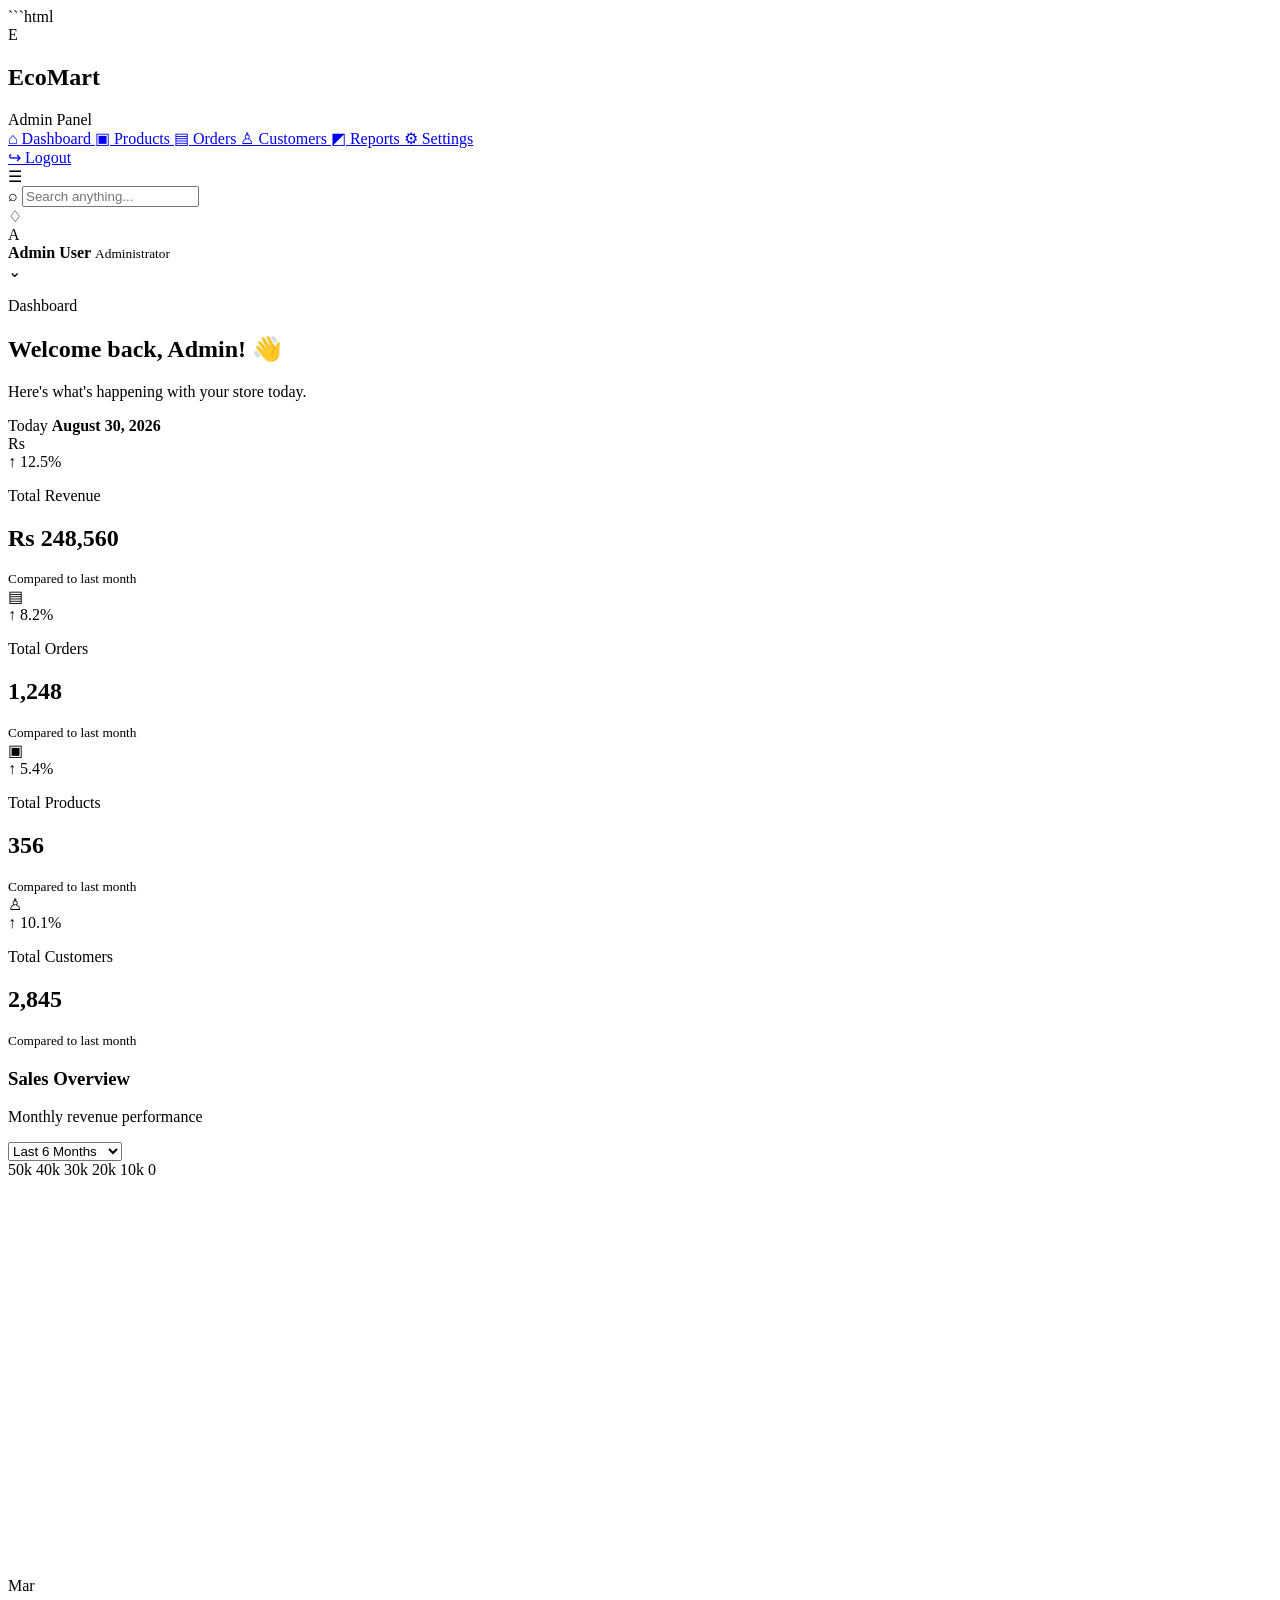
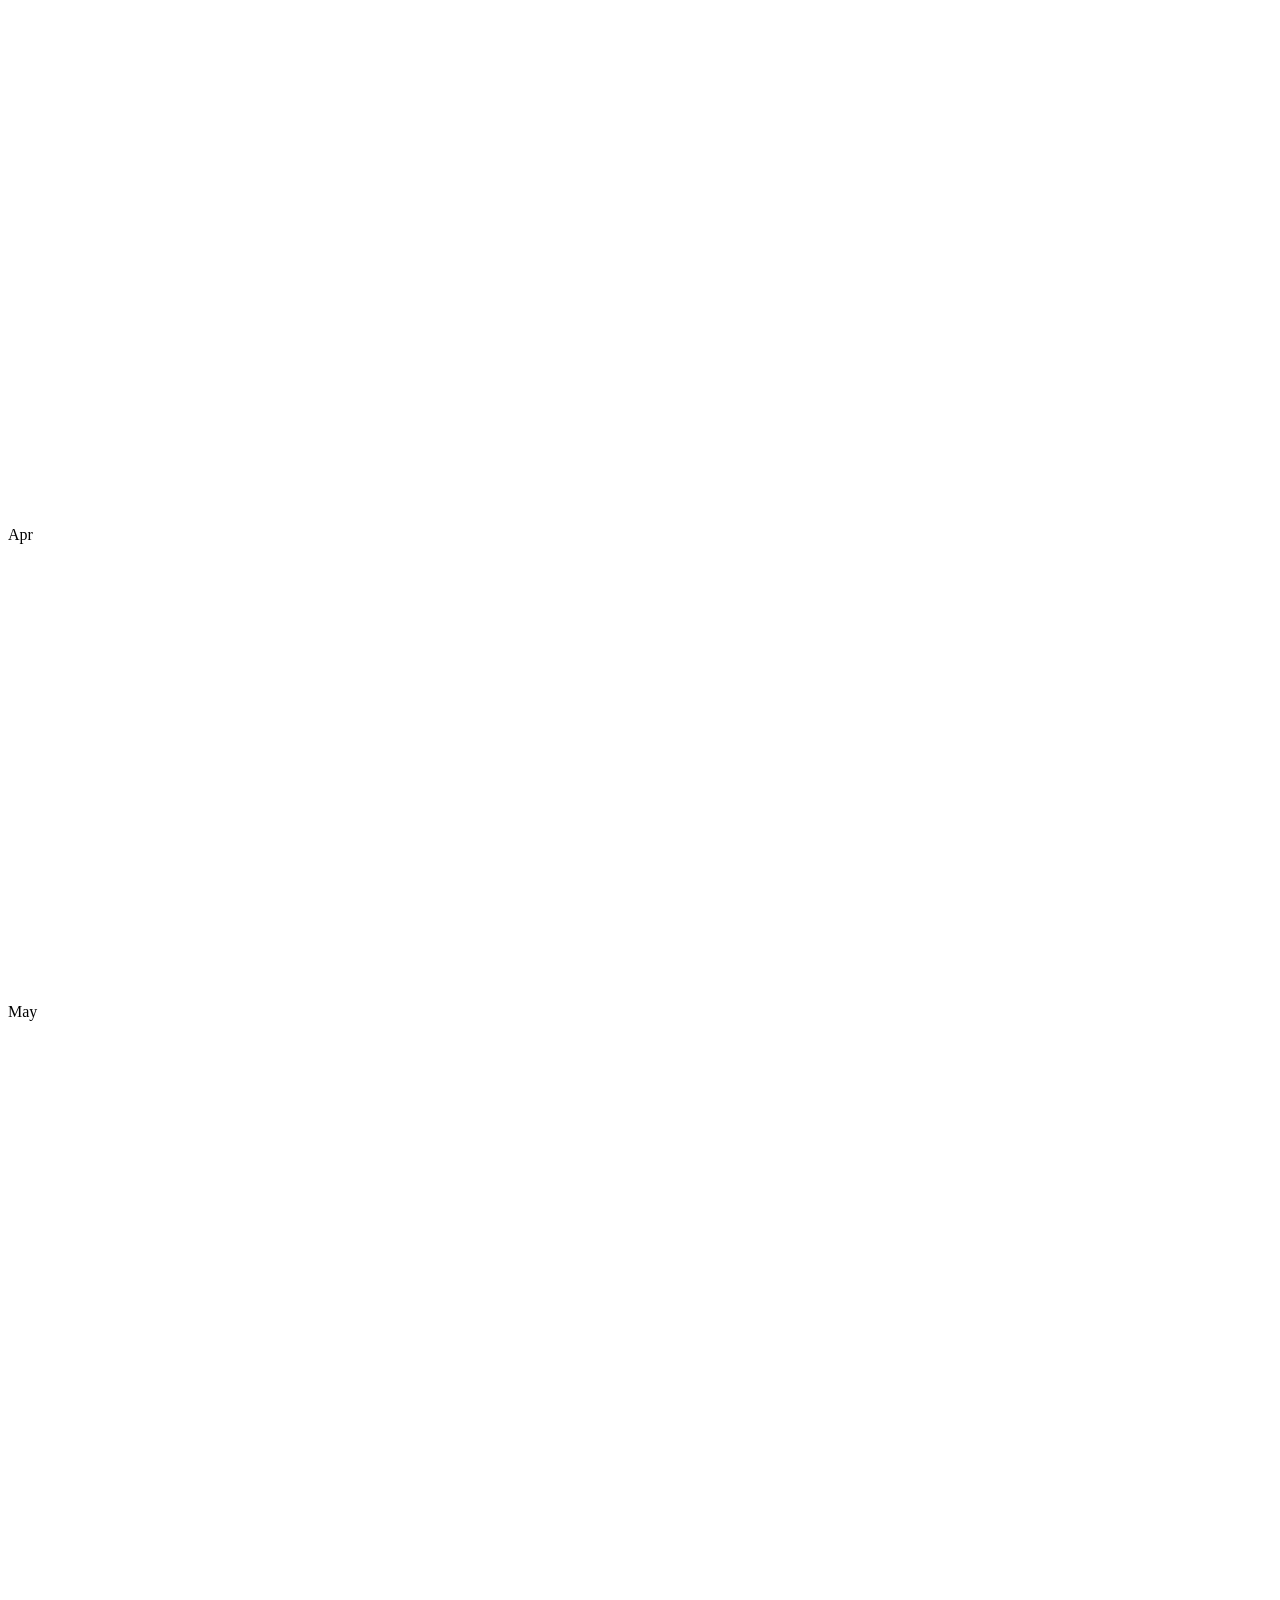
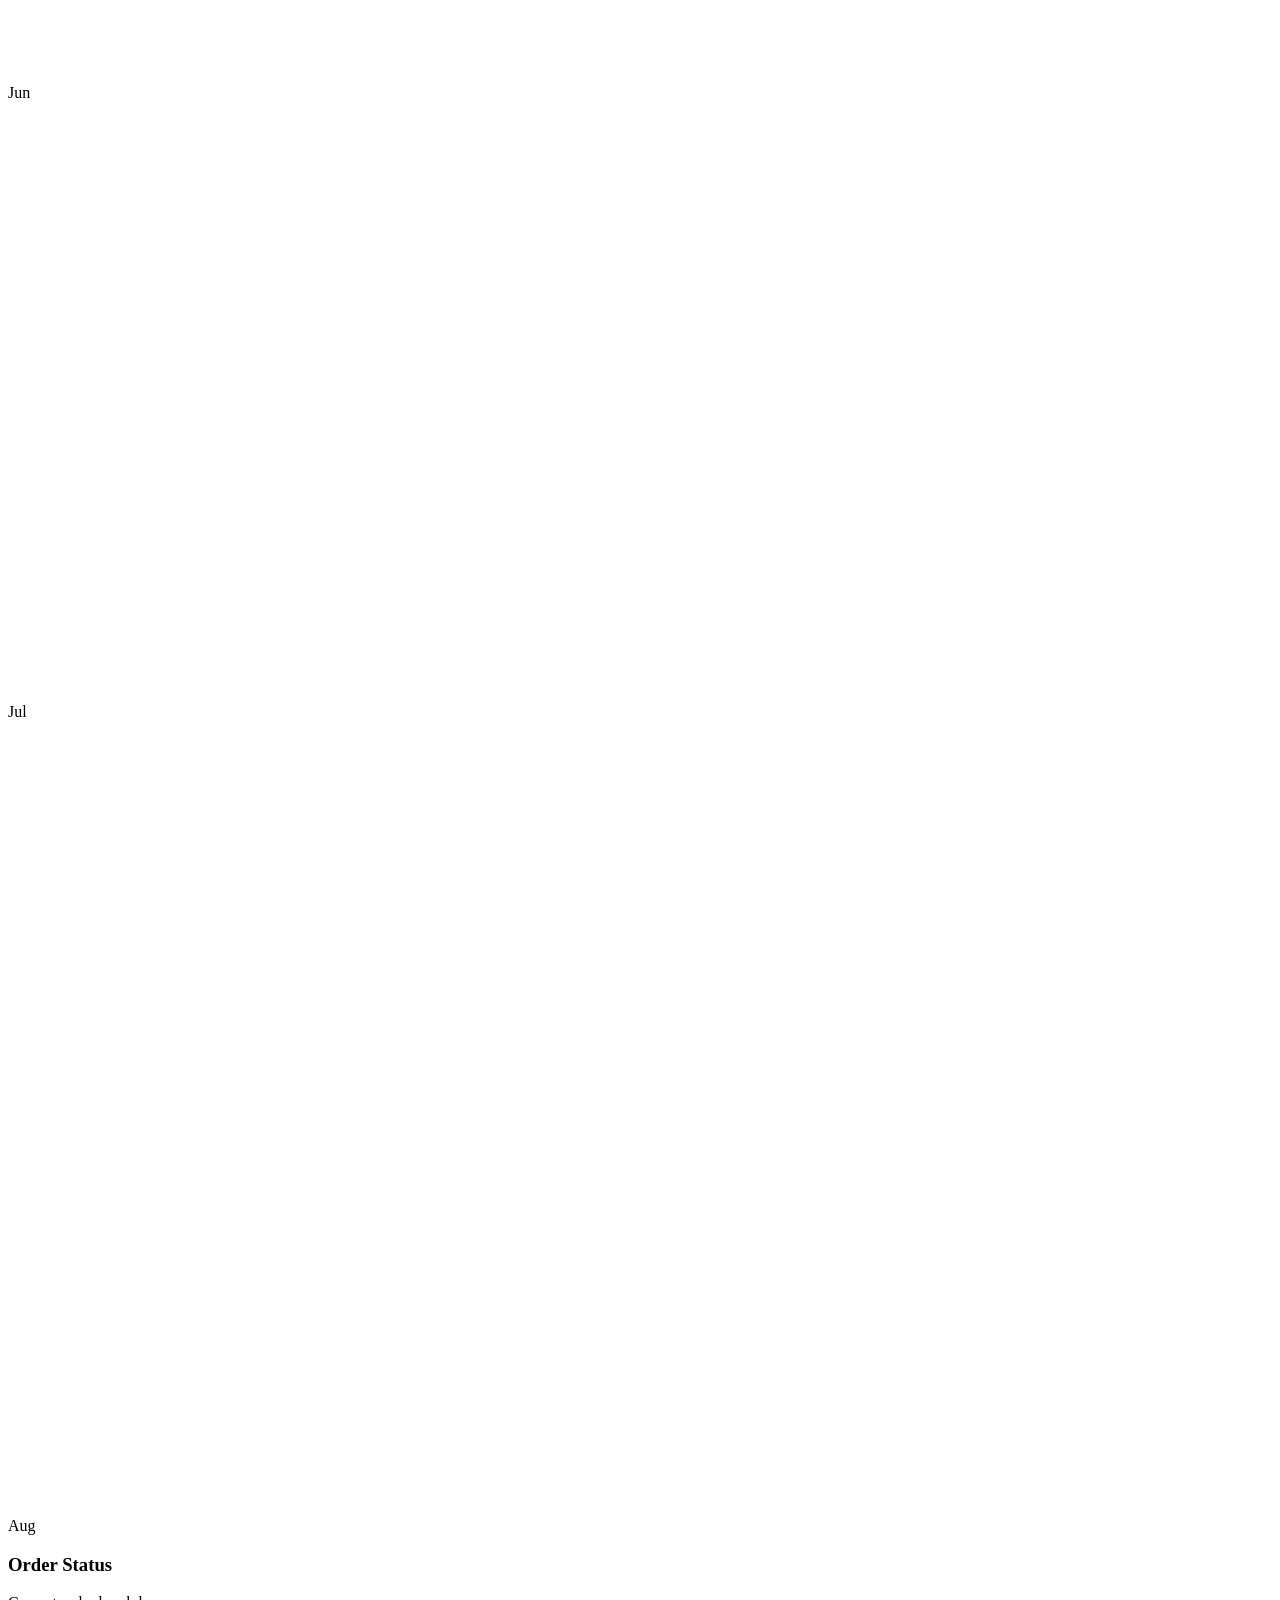
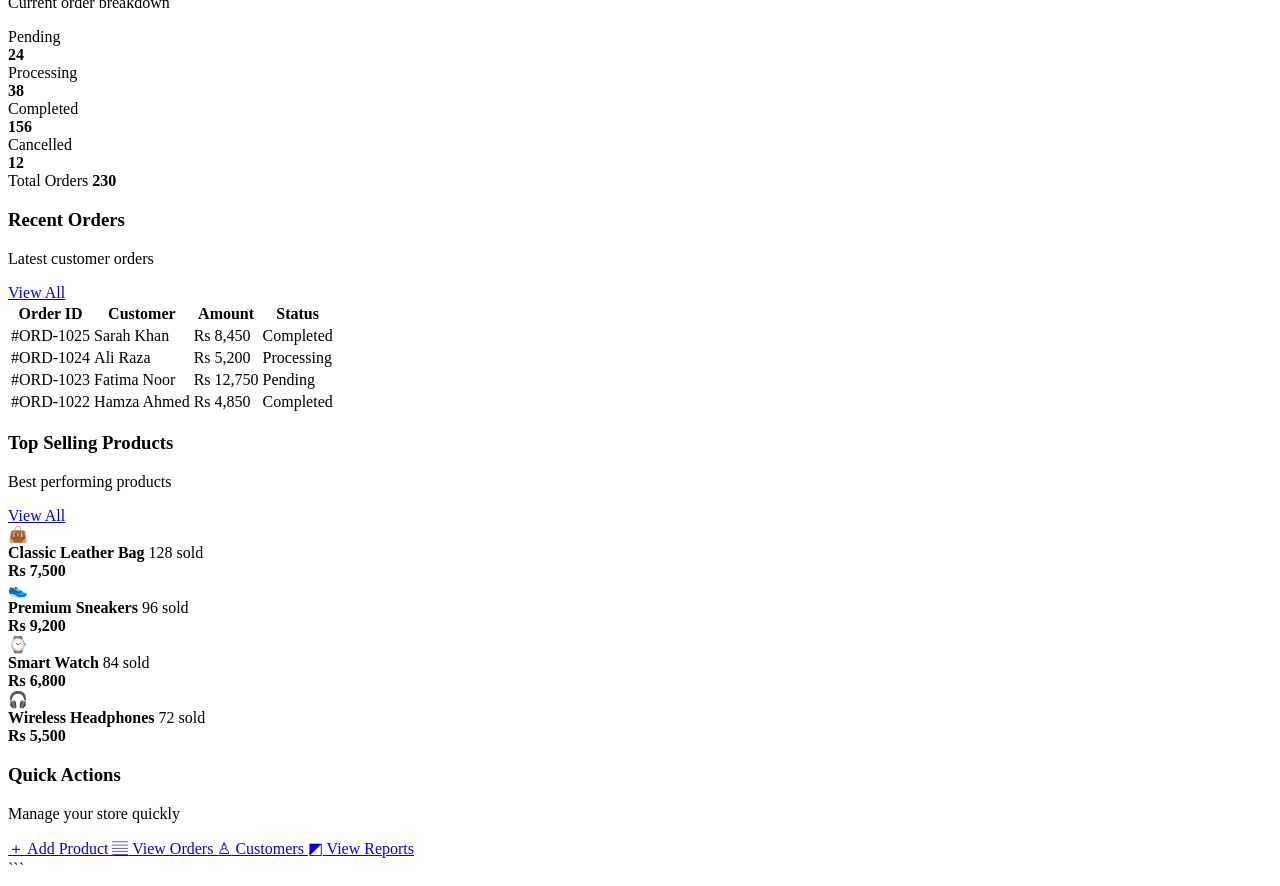
==== index.html @ e3f19f2d "Create index.html" ====
```html
<!DOCTYPE html>
<html lang="en">

<head>
    <meta charset="UTF-8">
    <meta name="viewport" content="width=device-width, initial-scale=1.0">

    <title>E-Commerce Admin Dashboard</title>

    <!-- CSS File -->
    <link rel="stylesheet" href="css/style.css">
</head>

<body>

    <!-- ================= SIDEBAR ================= -->
    <aside class="sidebar">

        <div class="logo">
            <div class="logo-icon">E</div>
            <div>
                <h2>EcoMart</h2>
                <span>Admin Panel</span>
            </div>
        </div>

        <nav class="sidebar-nav">

            <a href="index.html" class="nav-link active">
                <span class="nav-icon">⌂</span>
                <span>Dashboard</span>
            </a>

            <a href="products.html" class="nav-link">
                <span class="nav-icon">▣</span>
                <span>Products</span>
            </a>

            <a href="orders.html" class="nav-link">
                <span class="nav-icon">▤</span>
                <span>Orders</span>
            </a>

            <a href="customers.html" class="nav-link">
                <span class="nav-icon">♙</span>
                <span>Customers</span>
            </a>

            <a href="reports.html" class="nav-link">
                <span class="nav-icon">◩</span>
                <span>Reports</span>
            </a>

            <a href="settings.html" class="nav-link">
                <span class="nav-icon">⚙</span>
                <span>Settings</span>
            </a>

        </nav>

        <a href="#" class="nav-link logout">
            <span class="nav-icon">↪</span>
            <span>Logout</span>
        </a>

    </aside>


    <!-- ================= MAIN CONTENT ================= -->
    <main class="main-content">

        <!-- ================= TOP NAVBAR ================= -->
        <header class="topbar">

            <div class="mobile-menu">
                ☰
            </div>

            <div class="search-box">
                <span>⌕</span>
                <input type="text" placeholder="Search anything...">
            </div>

            <div class="topbar-right">

                <!-- Notification -->
                <div class="notification">
                    <span class="notification-icon">♢</span>
                    <span class="notification-dot"></span>
                </div>

                <!-- Admin Profile -->
                <div class="admin-profile">

                    <div class="profile-avatar">
                        A
                    </div>

                    <div class="profile-info">
                        <strong>Admin User</strong>
                        <small>Administrator</small>
                    </div>

                    <span class="dropdown-icon">⌄</span>

                </div>

            </div>

        </header>


        <!-- ================= DASHBOARD CONTENT ================= -->
        <section class="dashboard-content">

            <!-- Welcome Section -->
            <div class="welcome-section">

                <div>
                    <p class="page-label">Dashboard</p>

                    <h1>Welcome back, Admin! 👋</h1>

                    <p>
                        Here's what's happening with your store today.
                    </p>
                </div>

                <div class="welcome-date">
                    <span>Today</span>
                    <strong>August 30, 2026</strong>
                </div>

            </div>


            <!-- ================= STAT CARDS ================= -->
            <div class="stats-grid">

                <!-- Revenue -->
                <div class="stat-card">

                    <div class="stat-top">
                        <div class="stat-icon revenue-icon">Rs</div>

                        <span class="growth positive">
                            ↑ 12.5%
                        </span>
                    </div>

                    <p>Total Revenue</p>

                    <h2>Rs 248,560</h2>

                    <small>Compared to last month</small>

                </div>


                <!-- Orders -->
                <div class="stat-card">

                    <div class="stat-top">
                        <div class="stat-icon orders-icon">▤</div>

                        <span class="growth positive">
                            ↑ 8.2%
                        </span>
                    </div>

                    <p>Total Orders</p>

                    <h2>1,248</h2>

                    <small>Compared to last month</small>

                </div>


                <!-- Products -->
                <div class="stat-card">

                    <div class="stat-top">
                        <div class="stat-icon products-icon">▣</div>

                        <span class="growth positive">
                            ↑ 5.4%
                        </span>
                    </div>

                    <p>Total Products</p>

                    <h2>356</h2>

                    <small>Compared to last month</small>

                </div>


                <!-- Customers -->
                <div class="stat-card">

                    <div class="stat-top">
                        <div class="stat-icon customers-icon">♙</div>

                        <span class="growth positive">
                            ↑ 10.1%
                        </span>
                    </div>

                    <p>Total Customers</p>

                    <h2>2,845</h2>

                    <small>Compared to last month</small>

                </div>

            </div>


            <!-- ================= MIDDLE SECTION ================= -->
            <div class="dashboard-grid">

                <!-- Sales Overview -->
                <div class="dashboard-card sales-card">

                    <div class="card-header">

                        <div>
                            <h3>Sales Overview</h3>
                            <p>Monthly revenue performance</p>
                        </div>

                        <select>
                            <option>Last 6 Months</option>
                            <option>Last 12 Months</option>
                            <option>This Year</option>
                        </select>

                    </div>


                    <!-- CSS Chart -->
                    <div class="chart">

                        <div class="chart-values">
                            <span>50k</span>
                            <span>40k</span>
                            <span>30k</span>
                            <span>20k</span>
                            <span>10k</span>
                            <span>0</span>
                        </div>

                        <div class="chart-area">

                            <div class="chart-bars">

                                <div class="bar-wrapper">
                                    <div class="bar" style="height: 45%;"></div>
                                    <span>Mar</span>
                                </div>

                                <div class="bar-wrapper">
                                    <div class="bar" style="height: 60%;"></div>
                                    <span>Apr</span>
                                </div>

                                <div class="bar-wrapper">
                                    <div class="bar" style="height: 52%;"></div>
                                    <span>May</span>
                                </div>

                                <div class="bar-wrapper">
                                    <div class="bar" style="height: 75%;"></div>
                                    <span>Jun</span>
                                </div>

                                <div class="bar-wrapper">
                                    <div class="bar" style="height: 68%;"></div>
                                    <span>Jul</span>
                                </div>

                                <div class="bar-wrapper">
                                    <div class="bar" style="height: 90%;"></div>
                                    <span>Aug</span>
                                </div>

                            </div>

                        </div>

                    </div>

                </div>


                <!-- Order Status -->
                <div class="dashboard-card order-status-card">

                    <div class="card-header">

                        <div>
                            <h3>Order Status</h3>
                            <p>Current order breakdown</p>
                        </div>

                    </div>

                    <div class="status-list">

                        <div class="status-item">
                            <div>
                                <span class="status-dot pending"></span>
                                Pending
                            </div>
                            <strong>24</strong>
                        </div>

                        <div class="status-item">
                            <div>
                                <span class="status-dot processing"></span>
                                Processing
                            </div>
                            <strong>38</strong>
                        </div>

                        <div class="status-item">
                            <div>
                                <span class="status-dot completed"></span>
                                Completed
                            </div>
                            <strong>156</strong>
                        </div>

                        <div class="status-item">
                            <div>
                                <span class="status-dot cancelled"></span>
                                Cancelled
                            </div>
                            <strong>12</strong>
                        </div>

                    </div>

                    <div class="total-orders">
                        <span>Total Orders</span>
                        <strong>230</strong>
                    </div>

                </div>

            </div>


            <!-- ================= BOTTOM SECTION ================= -->
            <div class="bottom-grid">


                <!-- Recent Orders -->
                <div class="dashboard-card recent-orders">

                    <div class="card-header">

                        <div>
                            <h3>Recent Orders</h3>
                            <p>Latest customer orders</p>
                        </div>

                        <a href="orders.html" class="view-all">
                            View All
                        </a>

                    </div>


                    <div class="table-wrapper">

                        <table>

                            <thead>
                                <tr>
                                    <th>Order ID</th>
                                    <th>Customer</th>
                                    <th>Amount</th>
                                    <th>Status</th>
                                </tr>
                            </thead>

                            <tbody>

                                <tr>
                                    <td>#ORD-1025</td>
                                    <td>Sarah Khan</td>
                                    <td>Rs 8,450</td>
                                    <td>
                                        <span class="badge completed">
                                            Completed
                                        </span>
                                    </td>
                                </tr>

                                <tr>
                                    <td>#ORD-1024</td>
                                    <td>Ali Raza</td>
                                    <td>Rs 5,200</td>
                                    <td>
                                        <span class="badge processing">
                                            Processing
                                        </span>
                                    </td>
                                </tr>

                                <tr>
                                    <td>#ORD-1023</td>
                                    <td>Fatima Noor</td>
                                    <td>Rs 12,750</td>
                                    <td>
                                        <span class="badge pending">
                                            Pending
                                        </span>
                                    </td>
                                </tr>

                                <tr>
                                    <td>#ORD-1022</td>
                                    <td>Hamza Ahmed</td>
                                    <td>Rs 4,850</td>
                                    <td>
                                        <span class="badge completed">
                                            Completed
                                        </span>
                                    </td>
                                </tr>

                            </tbody>

                        </table>

                    </div>

                </div>


                <!-- Top Selling Products -->
                <div class="dashboard-card top-products">

                    <div class="card-header">

                        <div>
                            <h3>Top Selling Products</h3>
                            <p>Best performing products</p>
                        </div>

                        <a href="products.html" class="view-all">
                            View All
                        </a>

                    </div>


                    <div class="product-list">

                        <div class="product-item">

                            <div class="product-image">
                                👜
                            </div>

                            <div class="product-details">
                                <strong>Classic Leather Bag</strong>
                                <span>128 sold</span>
                            </div>

                            <strong>Rs 7,500</strong>

                        </div>


                        <div class="product-item">

                            <div class="product-image">
                                👟
                            </div>

                            <div class="product-details">
                                <strong>Premium Sneakers</strong>
                                <span>96 sold</span>
                            </div>

                            <strong>Rs 9,200</strong>

                        </div>


                        <div class="product-item">

                            <div class="product-image">
                                ⌚
                            </div>

                            <div class="product-details">
                                <strong>Smart Watch</strong>
                                <span>84 sold</span>
                            </div>

                            <strong>Rs 6,800</strong>

                        </div>


                        <div class="product-item">

                            <div class="product-image">
                                🎧
                            </div>

                            <div class="product-details">
                                <strong>Wireless Headphones</strong>
                                <span>72 sold</span>
                            </div>

                            <strong>Rs 5,500</strong>

                        </div>

                    </div>

                </div>

            </div>


            <!-- ================= QUICK ACTIONS ================= -->
            <div class="dashboard-card quick-actions">

                <div class="card-header">

                    <div>
                        <h3>Quick Actions</h3>
                        <p>Manage your store quickly</p>
                    </div>

                </div>

                <div class="action-buttons">

                    <a href="products.html" class="action-btn">
                        <span>＋</span>
                        Add Product
                    </a>

                    <a href="orders.html" class="action-btn">
                        <span>▤</span>
                        View Orders
                    </a>

                    <a href="customers.html" class="action-btn">
                        <span>♙</span>
                        Customers
                    </a>

                    <a href="reports.html" class="action-btn">
                        <span>◩</span>
                        View Reports
                    </a>

                </div>

            </div>

        </section>

    </main>

</body>

</html>
```
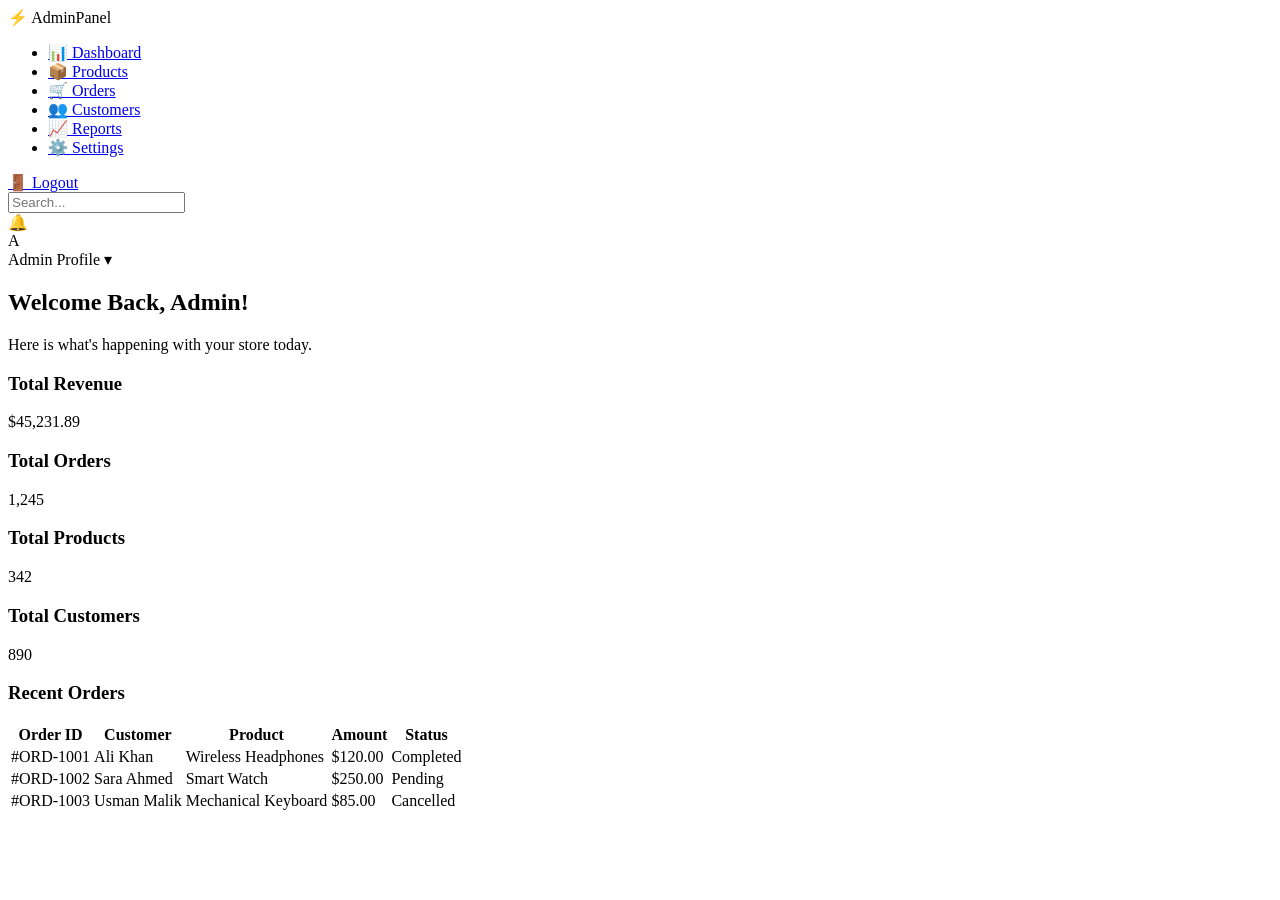
==== commit 4749c6d0: "Create index.html" ====
--- a/index.html
+++ b/index.html
@@ -1,581 +1,106 @@
-```html
 <!DOCTYPE html>
 <html lang="en">
-
 <head>
     <meta charset="UTF-8">
     <meta name="viewport" content="width=device-width, initial-scale=1.0">
-
     <title>E-Commerce Admin Dashboard</title>
-
-    <!-- CSS File -->
     <link rel="stylesheet" href="css/style.css">
 </head>
-
 <body>
 
-    <!-- ================= SIDEBAR ================= -->
-    <aside class="sidebar">
+    <div class="sidebar">
+        <div class="logo">⚡ <span>AdminPanel</span></div>
+        <ul class="nav-links">
+            <li class="active"><a href="index.html">📊 <span>Dashboard</span></a></li>
+            <li><a href="products.html">📦 <span>Products</span></a></li>
+            <li><a href="orders.html">🛒 <span>Orders</span></a></li>
+            <li><a href="customers.html">👥 <span>Customers</span></a></li>
+            <li><a href="reports.html">📈 <span>Reports</span></a></li>
+            <li><a href="settings.html">⚙️ <span>Settings</span></a></li>
+        </ul>
+        <div class="logout-container">
+            <a href="#" class="logout-link">🚪 <span>Logout</span></a>
+        </div>
+    </div>
 
-        <div class="logo">
-            <div class="logo-icon">E</div>
-            <div>
-                <h2>EcoMart</h2>
-                <span>Admin Panel</span>
+    <div class="main-wrapper">
+        
+        <header class="top-navbar">
+            <div class="search-bar">
+                <input type="text" placeholder="Search...">
             </div>
-        </div>
+            <div class="user-profile">
+                <span>🔔</span>
+                <div class="profile-img">A</div>
+                <span>Admin Profile ▾</span>
+            </div>
+        </header>
 
-        <nav class="sidebar-nav">
-
-            <a href="index.html" class="nav-link active">
-                <span class="nav-icon">⌂</span>
-                <span>Dashboard</span>
-            </a>
-
-            <a href="products.html" class="nav-link">
-                <span class="nav-icon">▣</span>
-                <span>Products</span>
-            </a>
-
-            <a href="orders.html" class="nav-link">
-                <span class="nav-icon">▤</span>
-                <span>Orders</span>
-            </a>
-
-            <a href="customers.html" class="nav-link">
-                <span class="nav-icon">♙</span>
-                <span>Customers</span>
-            </a>
-
-            <a href="reports.html" class="nav-link">
-                <span class="nav-icon">◩</span>
-                <span>Reports</span>
-            </a>
-
-            <a href="settings.html" class="nav-link">
-                <span class="nav-icon">⚙</span>
-                <span>Settings</span>
-            </a>
-
-        </nav>
-
-        <a href="#" class="nav-link logout">
-            <span class="nav-icon">↪</span>
-            <span>Logout</span>
-        </a>
-
-    </aside>
-
-
-    <!-- ================= MAIN CONTENT ================= -->
-    <main class="main-content">
-
-        <!-- ================= TOP NAVBAR ================= -->
-        <header class="topbar">
-
-            <div class="mobile-menu">
-                ☰
+        <main class="content">
+            <div class="welcome-sec">
+                <h2>Welcome Back, Admin!</h2>
+                <p style="color: var(--text-light);">Here is what's happening with your store today.</p>
             </div>
 
-            <div class="search-box">
-                <span>⌕</span>
-                <input type="text" placeholder="Search anything...">
+            <div class="cards-grid">
+                <div class="card">
+                    <h3>Total Revenue</h3>
+                    <div class="value">$45,231.89</div>
+                </div>
+                <div class="card">
+                    <h3>Total Orders</h3>
+                    <div class="value">1,245</div>
+                </div>
+                <div class="card">
+                    <h3>Total Products</h3>
+                    <div class="value">342</div>
+                </div>
+                <div class="card">
+                    <h3>Total Customers</h3>
+                    <div class="value">890</div>
+                </div>
             </div>
 
-            <div class="topbar-right">
-
-                <!-- Notification -->
-                <div class="notification">
-                    <span class="notification-icon">♢</span>
-                    <span class="notification-dot"></span>
-                </div>
-
-                <!-- Admin Profile -->
-                <div class="admin-profile">
-
-                    <div class="profile-avatar">
-                        A
-                    </div>
-
-                    <div class="profile-info">
-                        <strong>Admin User</strong>
-                        <small>Administrator</small>
-                    </div>
-
-                    <span class="dropdown-icon">⌄</span>
-
-                </div>
-
+            <div class="table-container">
+                <h3>Recent Orders</h3>
+                <table>
+                    <thead>
+                        <tr>
+                            <th>Order ID</th>
+                            <th>Customer</th>
+                            <th>Product</th>
+                            <th>Amount</th>
+                            <th>Status</th>
+                        </tr>
+                    </thead>
+                    <tbody>
+                        <tr>
+                            <td>#ORD-1001</td>
+                            <td>Ali Khan</td>
+                            <td>Wireless Headphones</td>
+                            <td>$120.00</td>
+                            <td><span class="badge success">Completed</span></td>
+                        </tr>
+                        <tr>
+                            <td>#ORD-1002</td>
+                            <td>Sara Ahmed</td>
+                            <td>Smart Watch</td>
+                            <td>$250.00</td>
+                            <td><span class="badge warning">Pending</span></td>
+                        </tr>
+                        <tr>
+                            <td>#ORD-1003</td>
+                            <td>Usman Malik</td>
+                            <td>Mechanical Keyboard</td>
+                            <td>$85.00</td>
+                            <td><span class="badge danger">Cancelled</span></td>
+                        </tr>
+                    </tbody>
+                </table>
             </div>
 
-        </header>
-
-
-        <!-- ================= DASHBOARD CONTENT ================= -->
-        <section class="dashboard-content">
-
-            <!-- Welcome Section -->
-            <div class="welcome-section">
-
-                <div>
-                    <p class="page-label">Dashboard</p>
-
-                    <h1>Welcome back, Admin! 👋</h1>
-
-                    <p>
-                        Here's what's happening with your store today.
-                    </p>
-                </div>
-
-                <div class="welcome-date">
-                    <span>Today</span>
-                    <strong>August 30, 2026</strong>
-                </div>
-
-            </div>
-
-
-            <!-- ================= STAT CARDS ================= -->
-            <div class="stats-grid">
-
-                <!-- Revenue -->
-                <div class="stat-card">
-
-                    <div class="stat-top">
-                        <div class="stat-icon revenue-icon">Rs</div>
-
-                        <span class="growth positive">
-                            ↑ 12.5%
-                        </span>
-                    </div>
-
-                    <p>Total Revenue</p>
-
-                    <h2>Rs 248,560</h2>
-
-                    <small>Compared to last month</small>
-
-                </div>
-
-
-                <!-- Orders -->
-                <div class="stat-card">
-
-                    <div class="stat-top">
-                        <div class="stat-icon orders-icon">▤</div>
-
-                        <span class="growth positive">
-                            ↑ 8.2%
-                        </span>
-                    </div>
-
-                    <p>Total Orders</p>
-
-                    <h2>1,248</h2>
-
-                    <small>Compared to last month</small>
-
-                </div>
-
-
-                <!-- Products -->
-                <div class="stat-card">
-
-                    <div class="stat-top">
-                        <div class="stat-icon products-icon">▣</div>
-
-                        <span class="growth positive">
-                            ↑ 5.4%
-                        </span>
-                    </div>
-
-                    <p>Total Products</p>
-
-                    <h2>356</h2>
-
-                    <small>Compared to last month</small>
-
-                </div>
-
-
-                <!-- Customers -->
-                <div class="stat-card">
-
-                    <div class="stat-top">
-                        <div class="stat-icon customers-icon">♙</div>
-
-                        <span class="growth positive">
-                            ↑ 10.1%
-                        </span>
-                    </div>
-
-                    <p>Total Customers</p>
-
-                    <h2>2,845</h2>
-
-                    <small>Compared to last month</small>
-
-                </div>
-
-            </div>
-
-
-            <!-- ================= MIDDLE SECTION ================= -->
-            <div class="dashboard-grid">
-
-                <!-- Sales Overview -->
-                <div class="dashboard-card sales-card">
-
-                    <div class="card-header">
-
-                        <div>
-                            <h3>Sales Overview</h3>
-                            <p>Monthly revenue performance</p>
-                        </div>
-
-                        <select>
-                            <option>Last 6 Months</option>
-                            <option>Last 12 Months</option>
-                            <option>This Year</option>
-                        </select>
-
-                    </div>
-
-
-                    <!-- CSS Chart -->
-                    <div class="chart">
-
-                        <div class="chart-values">
-                            <span>50k</span>
-                            <span>40k</span>
-                            <span>30k</span>
-                            <span>20k</span>
-                            <span>10k</span>
-                            <span>0</span>
-                        </div>
-
-                        <div class="chart-area">
-
-                            <div class="chart-bars">
-
-                                <div class="bar-wrapper">
-                                    <div class="bar" style="height: 45%;"></div>
-                                    <span>Mar</span>
-                                </div>
-
-                                <div class="bar-wrapper">
-                                    <div class="bar" style="height: 60%;"></div>
-                                    <span>Apr</span>
-                                </div>
-
-                                <div class="bar-wrapper">
-                                    <div class="bar" style="height: 52%;"></div>
-                                    <span>May</span>
-                                </div>
-
-                                <div class="bar-wrapper">
-                                    <div class="bar" style="height: 75%;"></div>
-                                    <span>Jun</span>
-                                </div>
-
-                                <div class="bar-wrapper">
-                                    <div class="bar" style="height: 68%;"></div>
-                                    <span>Jul</span>
-                                </div>
-
-                                <div class="bar-wrapper">
-                                    <div class="bar" style="height: 90%;"></div>
-                                    <span>Aug</span>
-                                </div>
-
-                            </div>
-
-                        </div>
-
-                    </div>
-
-                </div>
-
-
-                <!-- Order Status -->
-                <div class="dashboard-card order-status-card">
-
-                    <div class="card-header">
-
-                        <div>
-                            <h3>Order Status</h3>
-                            <p>Current order breakdown</p>
-                        </div>
-
-                    </div>
-
-                    <div class="status-list">
-
-                        <div class="status-item">
-                            <div>
-                                <span class="status-dot pending"></span>
-                                Pending
-                            </div>
-                            <strong>24</strong>
-                        </div>
-
-                        <div class="status-item">
-                            <div>
-                                <span class="status-dot processing"></span>
-                                Processing
-                            </div>
-                            <strong>38</strong>
-                        </div>
-
-                        <div class="status-item">
-                            <div>
-                                <span class="status-dot completed"></span>
-                                Completed
-                            </div>
-                            <strong>156</strong>
-                        </div>
-
-                        <div class="status-item">
-                            <div>
-                                <span class="status-dot cancelled"></span>
-                                Cancelled
-                            </div>
-                            <strong>12</strong>
-                        </div>
-
-                    </div>
-
-                    <div class="total-orders">
-                        <span>Total Orders</span>
-                        <strong>230</strong>
-                    </div>
-
-                </div>
-
-            </div>
-
-
-            <!-- ================= BOTTOM SECTION ================= -->
-            <div class="bottom-grid">
-
-
-                <!-- Recent Orders -->
-                <div class="dashboard-card recent-orders">
-
-                    <div class="card-header">
-
-                        <div>
-                            <h3>Recent Orders</h3>
-                            <p>Latest customer orders</p>
-                        </div>
-
-                        <a href="orders.html" class="view-all">
-                            View All
-                        </a>
-
-                    </div>
-
-
-                    <div class="table-wrapper">
-
-                        <table>
-
-                            <thead>
-                                <tr>
-                                    <th>Order ID</th>
-                                    <th>Customer</th>
-                                    <th>Amount</th>
-                                    <th>Status</th>
-                                </tr>
-                            </thead>
-
-                            <tbody>
-
-                                <tr>
-                                    <td>#ORD-1025</td>
-                                    <td>Sarah Khan</td>
-                                    <td>Rs 8,450</td>
-                                    <td>
-                                        <span class="badge completed">
-                                            Completed
-                                        </span>
-                                    </td>
-                                </tr>
-
-                                <tr>
-                                    <td>#ORD-1024</td>
-                                    <td>Ali Raza</td>
-                                    <td>Rs 5,200</td>
-                                    <td>
-                                        <span class="badge processing">
-                                            Processing
-                                        </span>
-                                    </td>
-                                </tr>
-
-                                <tr>
-                                    <td>#ORD-1023</td>
-                                    <td>Fatima Noor</td>
-                                    <td>Rs 12,750</td>
-                                    <td>
-                                        <span class="badge pending">
-                                            Pending
-                                        </span>
-                                    </td>
-                                </tr>
-
-                                <tr>
-                                    <td>#ORD-1022</td>
-                                    <td>Hamza Ahmed</td>
-                                    <td>Rs 4,850</td>
-                                    <td>
-                                        <span class="badge completed">
-                                            Completed
-                                        </span>
-                                    </td>
-                                </tr>
-
-                            </tbody>
-
-                        </table>
-
-                    </div>
-
-                </div>
-
-
-                <!-- Top Selling Products -->
-                <div class="dashboard-card top-products">
-
-                    <div class="card-header">
-
-                        <div>
-                            <h3>Top Selling Products</h3>
-                            <p>Best performing products</p>
-                        </div>
-
-                        <a href="products.html" class="view-all">
-                            View All
-                        </a>
-
-                    </div>
-
-
-                    <div class="product-list">
-
-                        <div class="product-item">
-
-                            <div class="product-image">
-                                👜
-                            </div>
-
-                            <div class="product-details">
-                                <strong>Classic Leather Bag</strong>
-                                <span>128 sold</span>
-                            </div>
-
-                            <strong>Rs 7,500</strong>
-
-                        </div>
-
-
-                        <div class="product-item">
-
-                            <div class="product-image">
-                                👟
-                            </div>
-
-                            <div class="product-details">
-                                <strong>Premium Sneakers</strong>
-                                <span>96 sold</span>
-                            </div>
-
-                            <strong>Rs 9,200</strong>
-
-                        </div>
-
-
-                        <div class="product-item">
-
-                            <div class="product-image">
-                                ⌚
-                            </div>
-
-                            <div class="product-details">
-                                <strong>Smart Watch</strong>
-                                <span>84 sold</span>
-                            </div>
-
-                            <strong>Rs 6,800</strong>
-
-                        </div>
-
-
-                        <div class="product-item">
-
-                            <div class="product-image">
-                                🎧
-                            </div>
-
-                            <div class="product-details">
-                                <strong>Wireless Headphones</strong>
-                                <span>72 sold</span>
-                            </div>
-
-                            <strong>Rs 5,500</strong>
-
-                        </div>
-
-                    </div>
-
-                </div>
-
-            </div>
-
-
-            <!-- ================= QUICK ACTIONS ================= -->
-            <div class="dashboard-card quick-actions">
-
-                <div class="card-header">
-
-                    <div>
-                        <h3>Quick Actions</h3>
-                        <p>Manage your store quickly</p>
-                    </div>
-
-                </div>
-
-                <div class="action-buttons">
-
-                    <a href="products.html" class="action-btn">
-                        <span>＋</span>
-                        Add Product
-                    </a>
-
-                    <a href="orders.html" class="action-btn">
-                        <span>▤</span>
-                        View Orders
-                    </a>
-
-                    <a href="customers.html" class="action-btn">
-                        <span>♙</span>
-                        Customers
-                    </a>
-
-                    <a href="reports.html" class="action-btn">
-                        <span>◩</span>
-                        View Reports
-                    </a>
-
-                </div>
-
-            </div>
-
-        </section>
-
-    </main>
+        </main>
+    </div>
 
 </body>
-
 </html>
-```
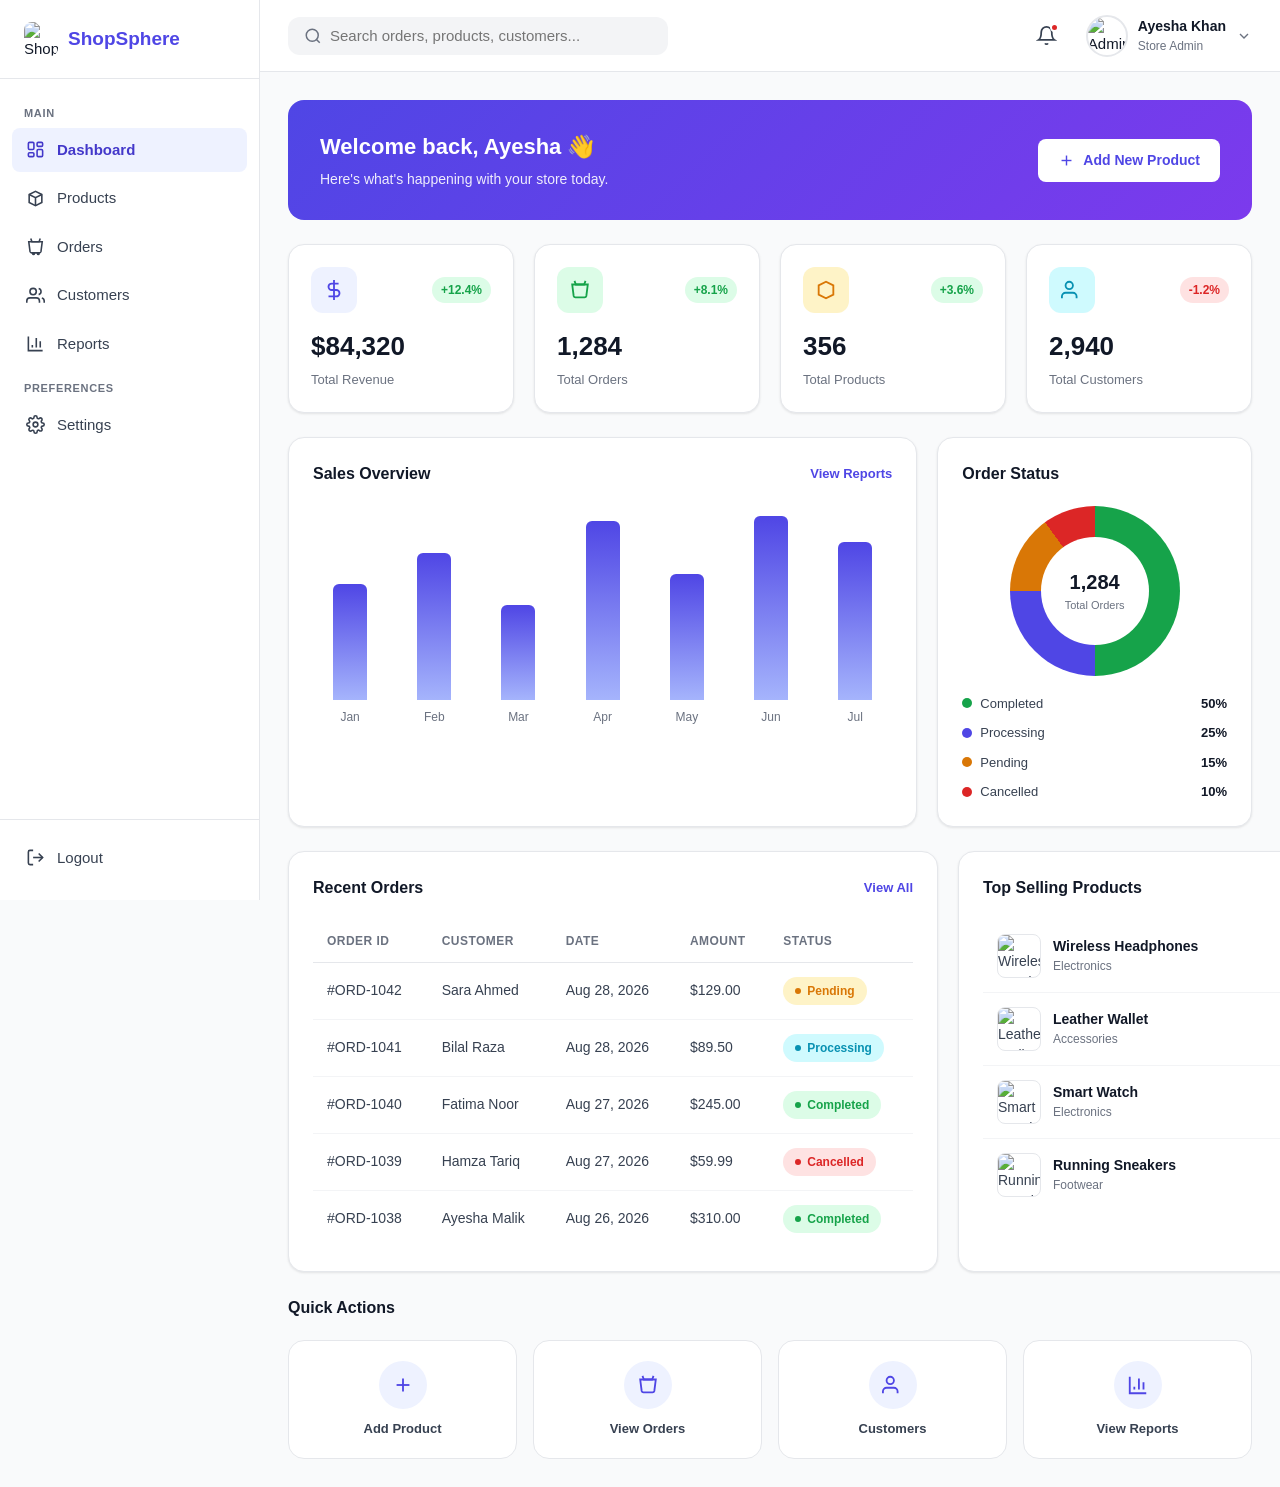
==== commit 236e194e: "Create index.html" ====
--- a/index.html
+++ b/index.html
@@ -1,106 +1,290 @@
 <!DOCTYPE html>
 <html lang="en">
 <head>
-    <meta charset="UTF-8">
-    <meta name="viewport" content="width=device-width, initial-scale=1.0">
-    <title>E-Commerce Admin Dashboard</title>
-    <link rel="stylesheet" href="css/style.css">
+<meta charset="UTF-8">
+<meta name="viewport" content="width=device-width, initial-scale=1.0">
+<title>Dashboard | ShopSphere Admin</title>
+<link rel="stylesheet" href="css/style.css">
 </head>
 <body>
 
-    <div class="sidebar">
-        <div class="logo">⚡ <span>AdminPanel</span></div>
-        <ul class="nav-links">
-            <li class="active"><a href="index.html">📊 <span>Dashboard</span></a></li>
-            <li><a href="products.html">📦 <span>Products</span></a></li>
-            <li><a href="orders.html">🛒 <span>Orders</span></a></li>
-            <li><a href="customers.html">👥 <span>Customers</span></a></li>
-            <li><a href="reports.html">📈 <span>Reports</span></a></li>
-            <li><a href="settings.html">⚙️ <span>Settings</span></a></li>
-        </ul>
-        <div class="logout-container">
-            <a href="#" class="logout-link">🚪 <span>Logout</span></a>
-        </div>
+<input type="checkbox" id="sidebar-toggle">
+
+<div class="app-layout">
+
+  <!-- ===== SIDEBAR ===== -->
+  <aside class="sidebar">
+    <div class="sidebar-logo">
+      <img src="https://api.dicebear.com/7.x/shapes/svg?seed=ShopSphere&backgroundColor=4f46e5" alt="ShopSphere Logo">
+      <span>ShopSphere</span>
     </div>
 
-    <div class="main-wrapper">
-        
-        <header class="top-navbar">
-            <div class="search-bar">
-                <input type="text" placeholder="Search...">
-            </div>
-            <div class="user-profile">
-                <span>🔔</span>
-                <div class="profile-img">A</div>
-                <span>Admin Profile ▾</span>
-            </div>
-        </header>
-
-        <main class="content">
-            <div class="welcome-sec">
-                <h2>Welcome Back, Admin!</h2>
-                <p style="color: var(--text-light);">Here is what's happening with your store today.</p>
-            </div>
-
-            <div class="cards-grid">
-                <div class="card">
-                    <h3>Total Revenue</h3>
-                    <div class="value">$45,231.89</div>
-                </div>
-                <div class="card">
-                    <h3>Total Orders</h3>
-                    <div class="value">1,245</div>
-                </div>
-                <div class="card">
-                    <h3>Total Products</h3>
-                    <div class="value">342</div>
-                </div>
-                <div class="card">
-                    <h3>Total Customers</h3>
-                    <div class="value">890</div>
-                </div>
-            </div>
-
-            <div class="table-container">
-                <h3>Recent Orders</h3>
-                <table>
-                    <thead>
-                        <tr>
-                            <th>Order ID</th>
-                            <th>Customer</th>
-                            <th>Product</th>
-                            <th>Amount</th>
-                            <th>Status</th>
-                        </tr>
-                    </thead>
-                    <tbody>
-                        <tr>
-                            <td>#ORD-1001</td>
-                            <td>Ali Khan</td>
-                            <td>Wireless Headphones</td>
-                            <td>$120.00</td>
-                            <td><span class="badge success">Completed</span></td>
-                        </tr>
-                        <tr>
-                            <td>#ORD-1002</td>
-                            <td>Sara Ahmed</td>
-                            <td>Smart Watch</td>
-                            <td>$250.00</td>
-                            <td><span class="badge warning">Pending</span></td>
-                        </tr>
-                        <tr>
-                            <td>#ORD-1003</td>
-                            <td>Usman Malik</td>
-                            <td>Mechanical Keyboard</td>
-                            <td>$85.00</td>
-                            <td><span class="badge danger">Cancelled</span></td>
-                        </tr>
-                    </tbody>
-                </table>
-            </div>
-
-        </main>
+    <nav class="sidebar-nav">
+      <p class="nav-section-title">Main</p>
+      <a href="index.html" class="nav-link active">
+        <svg viewBox="0 0 24 24" fill="none" stroke="currentColor" stroke-width="2"><rect x="3" y="3" width="7" height="9" rx="1.5"/><rect x="14" y="3" width="7" height="5" rx="1.5"/><rect x="14" y="12" width="7" height="9" rx="1.5"/><rect x="3" y="16" width="7" height="5" rx="1.5"/></svg>
+        Dashboard
+      </a>
+      <a href="products.html" class="nav-link">
+        <svg viewBox="0 0 24 24" fill="none" stroke="currentColor" stroke-width="2"><path d="M20 7L12 3 4 7v10l8 4 8-4V7z"/><path d="M4 7l8 4 8-4M12 11v10"/></svg>
+        Products
+      </a>
+      <a href="orders.html" class="nav-link">
+        <svg viewBox="0 0 24 24" fill="none" stroke="currentColor" stroke-width="2"><path d="M6 2l1.5 4h9L18 2"/><path d="M3.5 6h17l-1.6 12.5a2 2 0 0 1-2 1.5H7.1a2 2 0 0 1-2-1.5L3.5 6z"/><circle cx="9.5" cy="21" r="1"/><circle cx="15.5" cy="21" r="1"/></svg>
+        Orders
+      </a>
+      <a href="customers.html" class="nav-link">
+        <svg viewBox="0 0 24 24" fill="none" stroke="currentColor" stroke-width="2"><path d="M17 21v-2a4 4 0 0 0-4-4H5a4 4 0 0 0-4 4v2"/><circle cx="9" cy="7" r="4"/><path d="M23 21v-2a4 4 0 0 0-3-3.87"/><path d="M16 3.13a4 4 0 0 1 0 7.75"/></svg>
+        Customers
+      </a>
+      <a href="reports.html" class="nav-link">
+        <svg viewBox="0 0 24 24" fill="none" stroke="currentColor" stroke-width="2"><path d="M3 3v18h18"/><path d="M18 17V9M13 17V5M8 17v-3"/></svg>
+        Reports
+      </a>
+
+      <p class="nav-section-title">Preferences</p>
+      <a href="settings.html" class="nav-link">
+        <svg viewBox="0 0 24 24" fill="none" stroke="currentColor" stroke-width="2"><circle cx="12" cy="12" r="3"/><path d="M19.4 15a1.65 1.65 0 0 0 .33 1.82l.06.06a2 2 0 1 1-2.83 2.83l-.06-.06a1.65 1.65 0 0 0-1.82-.33 1.65 1.65 0 0 0-1 1.51V21a2 2 0 0 1-4 0v-.09A1.65 1.65 0 0 0 9 19.4a1.65 1.65 0 0 0-1.82.33l-.06.06a2 2 0 1 1-2.83-2.83l.06-.06A1.65 1.65 0 0 0 4.6 15a1.65 1.65 0 0 0-1.51-1H3a2 2 0 0 1 0-4h.09A1.65 1.65 0 0 0 4.6 9a1.65 1.65 0 0 0-.33-1.82l-.06-.06a2 2 0 1 1 2.83-2.83l.06.06A1.65 1.65 0 0 0 9 4.6a1.65 1.65 0 0 0 1-1.51V3a2 2 0 0 1 4 0v.09a1.65 1.65 0 0 0 1 1.51 1.65 1.65 0 0 0 1.82-.33l.06-.06a2 2 0 1 1 2.83 2.83l-.06.06A1.65 1.65 0 0 0 19.4 9a1.65 1.65 0 0 0 1.51 1H21a2 2 0 0 1 0 4h-.09a1.65 1.65 0 0 0-1.51 1z"/></svg>
+        Settings
+      </a>
+    </nav>
+
+    <div class="sidebar-footer">
+      <a href="index.html" class="nav-link">
+        <svg viewBox="0 0 24 24" fill="none" stroke="currentColor" stroke-width="2"><path d="M9 21H5a2 2 0 0 1-2-2V5a2 2 0 0 1 2-2h4"/><polyline points="16 17 21 12 16 7"/><line x1="21" y1="12" x2="9" y2="12"/></svg>
+        Logout
+      </a>
     </div>
+  </aside>
+
+  <!-- ===== MAIN CONTENT ===== -->
+  <div class="main-content">
+
+    <!-- TOP NAVBAR -->
+    <header class="topbar">
+      <label for="sidebar-toggle" class="hamburger">
+        <svg viewBox="0 0 24 24" fill="none" stroke="currentColor" stroke-width="2"><line x1="3" y1="12" x2="21" y2="12"/><line x1="3" y1="6" x2="21" y2="6"/><line x1="3" y1="18" x2="21" y2="18"/></svg>
+      </label>
+
+      <div class="search-bar">
+        <svg viewBox="0 0 24 24" fill="none" stroke="currentColor" stroke-width="2"><circle cx="11" cy="11" r="8"/><line x1="21" y1="21" x2="16.65" y2="16.65"/></svg>
+        <input type="text" placeholder="Search orders, products, customers...">
+      </div>
+
+      <div class="topbar-right">
+        <details class="dropdown">
+          <summary class="icon-btn">
+            <svg viewBox="0 0 24 24" fill="none" stroke="currentColor" stroke-width="2"><path d="M18 8A6 6 0 0 0 6 8c0 7-3 9-3 9h18s-3-2-3-9"/><path d="M13.73 21a2 2 0 0 1-3.46 0"/></svg>
+            <span class="badge-dot"></span>
+          </summary>
+          <div class="dropdown-menu">
+            <div class="dropdown-item">🟢 New order #ORD-1042 received</div>
+            <div class="dropdown-item">📦 Product "Wireless Mouse" low in stock</div>
+            <div class="dropdown-item">💬 New review on "Leather Wallet"</div>
+            <div class="dropdown-item">✅ Order #ORD-1038 marked as delivered</div>
+          </div>
+        </details>
+
+        <details class="dropdown">
+          <summary class="profile-trigger">
+            <img src="https://i.pravatar.cc/100?img=32" alt="Admin profile">
+            <div class="profile-info">
+              <span class="name">Ayesha Khan</span>
+              <span class="role">Store Admin</span>
+            </div>
+            <svg class="chevron" viewBox="0 0 24 24" fill="none" stroke="currentColor" stroke-width="2"><polyline points="6 9 12 15 18 9"/></svg>
+          </summary>
+          <div class="dropdown-menu">
+            <div class="dropdown-item">👤 My Profile</div>
+            <div class="dropdown-item">⚙️ Account Settings</div>
+            <div class="dropdown-item">🚪 Logout</div>
+          </div>
+        </details>
+      </div>
+    </header>
+
+    <!-- PAGE CONTENT -->
+    <main class="page-content">
+
+      <div class="welcome-banner">
+        <div>
+          <h2>Welcome back, Ayesha 👋</h2>
+          <p>Here's what's happening with your store today.</p>
+        </div>
+        <a href="products.html" class="btn btn-primary">
+          <svg viewBox="0 0 24 24" fill="none" stroke="currentColor" stroke-width="2"><line x1="12" y1="5" x2="12" y2="19"/><line x1="5" y1="12" x2="19" y2="12"/></svg>
+          Add New Product
+        </a>
+      </div>
+
+      <!-- STAT CARDS -->
+      <section class="stats-grid">
+        <div class="card stat-card">
+          <div class="stat-card-top">
+            <div class="stat-icon blue">
+              <svg viewBox="0 0 24 24" fill="none" stroke="currentColor" stroke-width="2"><line x1="12" y1="1" x2="12" y2="23"/><path d="M17 5H9.5a3.5 3.5 0 0 0 0 7h5a3.5 3.5 0 0 1 0 7H6"/></svg>
+            </div>
+            <span class="stat-trend up">+12.4%</span>
+          </div>
+          <div class="stat-value">$84,320</div>
+          <div class="stat-label">Total Revenue</div>
+        </div>
+
+        <div class="card stat-card">
+          <div class="stat-card-top">
+            <div class="stat-icon green">
+              <svg viewBox="0 0 24 24" fill="none" stroke="currentColor" stroke-width="2"><path d="M6 2l1.5 4h9L18 2"/><path d="M3.5 6h17l-1.6 12.5a2 2 0 0 1-2 1.5H7.1a2 2 0 0 1-2-1.5L3.5 6z"/></svg>
+            </div>
+            <span class="stat-trend up">+8.1%</span>
+          </div>
+          <div class="stat-value">1,284</div>
+          <div class="stat-label">Total Orders</div>
+        </div>
+
+        <div class="card stat-card">
+          <div class="stat-card-top">
+            <div class="stat-icon orange">
+              <svg viewBox="0 0 24 24" fill="none" stroke="currentColor" stroke-width="2"><path d="M20 7L12 3 4 7v10l8 4 8-4V7z"/></svg>
+            </div>
+            <span class="stat-trend up">+3.6%</span>
+          </div>
+          <div class="stat-value">356</div>
+          <div class="stat-label">Total Products</div>
+        </div>
+
+        <div class="card stat-card">
+          <div class="stat-card-top">
+            <div class="stat-icon cyan">
+              <svg viewBox="0 0 24 24" fill="none" stroke="currentColor" stroke-width="2"><path d="M17 21v-2a4 4 0 0 0-4-4H5a4 4 0 0 0-4 4v2"/><circle cx="9" cy="7" r="4"/></svg>
+            </div>
+            <span class="stat-trend down">-1.2%</span>
+          </div>
+          <div class="stat-value">2,940</div>
+          <div class="stat-label">Total Customers</div>
+        </div>
+      </section>
+
+      <!-- SALES OVERVIEW + ORDER STATUS -->
+      <section class="content-grid">
+        <div class="panel">
+          <div class="panel-header">
+            <h3>Sales Overview</h3>
+            <a href="reports.html" class="panel-link">View Reports</a>
+          </div>
+          <div class="bar-chart">
+            <div class="bar-group"><div class="bar" style="height:55%"></div><span class="bar-label">Jan</span></div>
+            <div class="bar-group"><div class="bar" style="height:70%"></div><span class="bar-label">Feb</span></div>
+            <div class="bar-group"><div class="bar" style="height:45%"></div><span class="bar-label">Mar</span></div>
+            <div class="bar-group"><div class="bar" style="height:85%"></div><span class="bar-label">Apr</span></div>
+            <div class="bar-group"><div class="bar" style="height:60%"></div><span class="bar-label">May</span></div>
+            <div class="bar-group"><div class="bar" style="height:95%"></div><span class="bar-label">Jun</span></div>
+            <div class="bar-group"><div class="bar" style="height:75%"></div><span class="bar-label">Jul</span></div>
+          </div>
+        </div>
+
+        <div class="panel">
+          <div class="panel-header">
+            <h3>Order Status</h3>
+          </div>
+          <div class="donut-wrap">
+            <div class="donut" style="background:conic-gradient(var(--success) 0% 50%, var(--primary) 50% 75%, var(--warning) 75% 90%, var(--danger) 90% 100%)">
+              <div class="donut-center">
+                <div class="num">1,284</div>
+                <div class="lbl">Total Orders</div>
+              </div>
+            </div>
+            <div class="legend">
+              <div class="legend-item"><span class="dot-label"><span class="legend-dot" style="background:var(--success)"></span>Completed</span><span class="val">50%</span></div>
+              <div class="legend-item"><span class="dot-label"><span class="legend-dot" style="background:var(--primary)"></span>Processing</span><span class="val">25%</span></div>
+              <div class="legend-item"><span class="dot-label"><span class="legend-dot" style="background:var(--warning)"></span>Pending</span><span class="val">15%</span></div>
+              <div class="legend-item"><span class="dot-label"><span class="legend-dot" style="background:var(--danger)"></span>Cancelled</span><span class="val">10%</span></div>
+            </div>
+          </div>
+        </div>
+      </section>
+
+      <!-- RECENT ORDERS + TOP SELLING -->
+      <section class="content-grid">
+        <div class="panel">
+          <div class="panel-header">
+            <h3>Recent Orders</h3>
+            <a href="orders.html" class="panel-link">View All</a>
+          </div>
+          <div class="table-wrap">
+            <table>
+              <thead>
+                <tr><th>Order ID</th><th>Customer</th><th>Date</th><th>Amount</th><th>Status</th></tr>
+              </thead>
+              <tbody>
+                <tr><td>#ORD-1042</td><td>Sara Ahmed</td><td>Aug 28, 2026</td><td>$129.00</td><td><span class="badge badge-warning">Pending</span></td></tr>
+                <tr><td>#ORD-1041</td><td>Bilal Raza</td><td>Aug 28, 2026</td><td>$89.50</td><td><span class="badge badge-info">Processing</span></td></tr>
+                <tr><td>#ORD-1040</td><td>Fatima Noor</td><td>Aug 27, 2026</td><td>$245.00</td><td><span class="badge badge-success">Completed</span></td></tr>
+                <tr><td>#ORD-1039</td><td>Hamza Tariq</td><td>Aug 27, 2026</td><td>$59.99</td><td><span class="badge badge-danger">Cancelled</span></td></tr>
+                <tr><td>#ORD-1038</td><td>Ayesha Malik</td><td>Aug 26, 2026</td><td>$310.00</td><td><span class="badge badge-success">Completed</span></td></tr>
+              </tbody>
+            </table>
+          </div>
+        </div>
+
+        <div class="panel">
+          <div class="panel-header">
+            <h3>Top Selling Products</h3>
+          </div>
+          <div class="table-wrap">
+            <table>
+              <tbody>
+                <tr>
+                  <td><div class="table-product"><img src="https://picsum.photos/seed/headphones/80" alt="Wireless Headphones"><div><div class="pname">Wireless Headphones</div><div class="pcat">Electronics</div></div></div></td>
+                  <td>412 sold</td>
+                </tr>
+                <tr>
+                  <td><div class="table-product"><img src="https://picsum.photos/seed/wallet/80" alt="Leather Wallet"><div><div class="pname">Leather Wallet</div><div class="pcat">Accessories</div></div></div></td>
+                  <td>367 sold</td>
+                </tr>
+                <tr>
+                  <td><div class="table-product"><img src="https://picsum.photos/seed/smartwatch/80" alt="Smart Watch"><div><div class="pname">Smart Watch</div><div class="pcat">Electronics</div></div></div></td>
+                  <td>298 sold</td>
+                </tr>
+                <tr>
+                  <td><div class="table-product"><img src="https://picsum.photos/seed/sneakers/80" alt="Running Sneakers"><div><div class="pname">Running Sneakers</div><div class="pcat">Footwear</div></div></div></td>
+                  <td>256 sold</td>
+                </tr>
+              </tbody>
+            </table>
+          </div>
+        </div>
+      </section>
+
+      <!-- QUICK ACTIONS -->
+      <section>
+        <div class="panel-header">
+          <h3>Quick Actions</h3>
+        </div>
+        <div class="quick-actions">
+          <a href="products.html" class="quick-action">
+            <div class="qa-icon"><svg viewBox="0 0 24 24" fill="none" stroke="currentColor" stroke-width="2"><line x1="12" y1="5" x2="12" y2="19"/><line x1="5" y1="12" x2="19" y2="12"/></svg></div>
+            <span>Add Product</span>
+          </a>
+          <a href="orders.html" class="quick-action">
+            <div class="qa-icon"><svg viewBox="0 0 24 24" fill="none" stroke="currentColor" stroke-width="2"><path d="M6 2l1.5 4h9L18 2"/><path d="M3.5 6h17l-1.6 12.5a2 2 0 0 1-2 1.5H7.1a2 2 0 0 1-2-1.5L3.5 6z"/></svg></div>
+            <span>View Orders</span>
+          </a>
+          <a href="customers.html" class="quick-action">
+            <div class="qa-icon"><svg viewBox="0 0 24 24" fill="none" stroke="currentColor" stroke-width="2"><path d="M17 21v-2a4 4 0 0 0-4-4H5a4 4 0 0 0-4 4v2"/><circle cx="9" cy="7" r="4"/></svg></div>
+            <span>Customers</span>
+          </a>
+          <a href="reports.html" class="quick-action">
+            <div class="qa-icon"><svg viewBox="0 0 24 24" fill="none" stroke="currentColor" stroke-width="2"><path d="M3 3v18h18"/><path d="M18 17V9M13 17V5M8 17v-3"/></svg></div>
+            <span>View Reports</span>
+          </a>
+        </div>
+      </section>
+
+    </main>
+  </div>
+</div>
+
+<label for="sidebar-toggle" class="sidebar-overlay"></label>
 
 </body>
 </html>
--- a/css/style.css
+++ b/css/style.css
@@ -0,0 +1,789 @@
+/* =========================================================
+   E-COMMERCE ADMIN DASHBOARD - MAIN STYLESHEET
+   Pure HTML5 + CSS3 (no JS, no frameworks)
+   ========================================================= */
+
+/* ---------- CSS VARIABLES (DESIGN SYSTEM) ---------- */
+:root {
+  --primary: #4f46e5;
+  --primary-dark: #4338ca;
+  --primary-light: #eef2ff;
+
+  --success: #16a34a;
+  --success-light: #dcfce7;
+  --warning: #d97706;
+  --warning-light: #fef3c7;
+  --danger: #dc2626;
+  --danger-light: #fee2e2;
+  --info: #0891b2;
+  --info-light: #cffafe;
+
+  --dark: #1e293b;
+  --gray-900: #111827;
+  --gray-700: #374151;
+  --gray-500: #6b7280;
+  --gray-300: #d1d5db;
+  --gray-200: #e5e7eb;
+  --gray-100: #f3f4f6;
+  --gray-50: #f9fafb;
+  --white: #ffffff;
+
+  --sidebar-width: 260px;
+  --topbar-height: 72px;
+
+  --radius-sm: 8px;
+  --radius: 12px;
+  --radius-lg: 16px;
+
+  --shadow-sm: 0 1px 3px rgba(0,0,0,0.06), 0 1px 2px rgba(0,0,0,0.04);
+  --shadow-md: 0 4px 14px rgba(0,0,0,0.08);
+  --shadow-lg: 0 10px 30px rgba(0,0,0,0.12);
+
+  --transition: all 0.2s ease;
+}
+
+/* ---------- RESET ---------- */
+* { margin: 0; padding: 0; box-sizing: border-box; }
+
+html { scroll-behavior: smooth; }
+
+body {
+  font-family: 'Segoe UI', -apple-system, BlinkMacSystemFont, Roboto, Arial, sans-serif;
+  background: var(--gray-50);
+  color: var(--gray-900);
+  font-size: 15px;
+  line-height: 1.5;
+  overflow-x: hidden;
+}
+
+a { text-decoration: none; color: inherit; }
+ul { list-style: none; }
+img { max-width: 100%; display: block; }
+button, input, select { font-family: inherit; font-size: inherit; }
+
+/* ---------- MOBILE TOGGLE (checkbox hack, no JS) ---------- */
+#sidebar-toggle { display: none; }
+
+.sidebar-overlay {
+  display: none;
+  position: fixed;
+  inset: 0;
+  background: rgba(15, 23, 42, 0.5);
+  z-index: 40;
+}
+
+/* ---------- APP LAYOUT ---------- */
+.app-layout {
+  display: flex;
+  min-height: 100vh;
+}
+
+/* ---------- SIDEBAR ---------- */
+.sidebar {
+  width: var(--sidebar-width);
+  background: var(--white);
+  border-right: 1px solid var(--gray-200);
+  position: fixed;
+  top: 0;
+  left: 0;
+  bottom: 0;
+  display: flex;
+  flex-direction: column;
+  z-index: 50;
+  transition: transform 0.3s ease;
+}
+
+.sidebar-logo {
+  display: flex;
+  align-items: center;
+  gap: 10px;
+  padding: 22px 24px;
+  border-bottom: 1px solid var(--gray-200);
+}
+
+.sidebar-logo img {
+  width: 34px;
+  height: 34px;
+  border-radius: 8px;
+}
+
+.sidebar-logo span {
+  font-size: 19px;
+  font-weight: 700;
+  color: var(--primary);
+}
+
+.sidebar-nav {
+  flex: 1;
+  padding: 16px 12px;
+  overflow-y: auto;
+}
+
+.sidebar-nav .nav-section-title {
+  font-size: 11px;
+  text-transform: uppercase;
+  letter-spacing: 0.06em;
+  color: var(--gray-500);
+  padding: 10px 12px 6px;
+  font-weight: 600;
+}
+
+.nav-link {
+  display: flex;
+  align-items: center;
+  gap: 12px;
+  padding: 11px 14px;
+  border-radius: var(--radius-sm);
+  color: var(--gray-700);
+  font-weight: 500;
+  margin-bottom: 4px;
+  transition: var(--transition);
+}
+
+.nav-link svg { width: 19px; height: 19px; flex-shrink: 0; }
+
+.nav-link:hover {
+  background: var(--gray-100);
+  color: var(--primary);
+}
+
+.nav-link.active {
+  background: var(--primary-light);
+  color: var(--primary-dark);
+  font-weight: 600;
+}
+
+.sidebar-footer {
+  padding: 16px 12px;
+  border-top: 1px solid var(--gray-200);
+}
+
+/* ---------- MAIN CONTENT ---------- */
+.main-content {
+  margin-left: var(--sidebar-width);
+  flex: 1;
+  min-width: 0;
+  display: flex;
+  flex-direction: column;
+}
+
+/* ---------- TOPBAR ---------- */
+.topbar {
+  height: var(--topbar-height);
+  background: var(--white);
+  border-bottom: 1px solid var(--gray-200);
+  display: flex;
+  align-items: center;
+  justify-content: space-between;
+  gap: 16px;
+  padding: 0 28px;
+  position: sticky;
+  top: 0;
+  z-index: 30;
+}
+
+.hamburger {
+  display: none;
+  cursor: pointer;
+  padding: 6px;
+  border-radius: var(--radius-sm);
+}
+.hamburger:hover { background: var(--gray-100); }
+.hamburger svg { width: 24px; height: 24px; color: var(--gray-700); }
+
+.search-bar {
+  display: flex;
+  align-items: center;
+  gap: 8px;
+  background: var(--gray-100);
+  border-radius: var(--radius);
+  padding: 10px 16px;
+  width: 100%;
+  max-width: 380px;
+  transition: var(--transition);
+}
+
+.search-bar:focus-within {
+  background: var(--white);
+  box-shadow: 0 0 0 2px var(--primary);
+}
+
+.search-bar svg { width: 18px; height: 18px; color: var(--gray-500); flex-shrink: 0; }
+
+.search-bar input {
+  border: none;
+  background: transparent;
+  outline: none;
+  width: 100%;
+  color: var(--gray-900);
+}
+
+.topbar-right {
+  display: flex;
+  align-items: center;
+  gap: 18px;
+}
+
+.icon-btn {
+  position: relative;
+  width: 42px;
+  height: 42px;
+  display: flex;
+  align-items: center;
+  justify-content: center;
+  border-radius: 50%;
+  cursor: pointer;
+  transition: var(--transition);
+}
+.icon-btn:hover { background: var(--gray-100); }
+.icon-btn svg { width: 21px; height: 21px; color: var(--gray-700); }
+
+.badge-dot {
+  position: absolute;
+  top: 8px;
+  right: 9px;
+  width: 9px;
+  height: 9px;
+  background: var(--danger);
+  border: 2px solid var(--white);
+  border-radius: 50%;
+}
+
+/* details/summary used for dropdowns - no JS needed */
+.dropdown { position: relative; }
+.dropdown summary { list-style: none; cursor: pointer; }
+.dropdown summary::-webkit-details-marker { display: none; }
+
+.dropdown-menu {
+  position: absolute;
+  right: 0;
+  top: calc(100% + 10px);
+  background: var(--white);
+  border: 1px solid var(--gray-200);
+  border-radius: var(--radius);
+  box-shadow: var(--shadow-lg);
+  min-width: 240px;
+  z-index: 60;
+  overflow: hidden;
+  animation: fadeIn 0.15s ease;
+}
+
+@keyframes fadeIn {
+  from { opacity: 0; transform: translateY(-6px); }
+  to { opacity: 1; transform: translateY(0); }
+}
+
+.dropdown-menu .dropdown-item {
+  display: flex;
+  align-items: center;
+  gap: 10px;
+  padding: 12px 16px;
+  font-size: 14px;
+  color: var(--gray-700);
+  border-bottom: 1px solid var(--gray-100);
+  transition: var(--transition);
+}
+.dropdown-menu .dropdown-item:hover { background: var(--gray-50); }
+.dropdown-menu .dropdown-item:last-child { border-bottom: none; }
+
+.profile-trigger {
+  display: flex;
+  align-items: center;
+  gap: 10px;
+}
+
+.profile-trigger img {
+  width: 42px;
+  height: 42px;
+  border-radius: 50%;
+  object-fit: cover;
+  border: 2px solid var(--gray-200);
+}
+
+.profile-info { display: flex; flex-direction: column; }
+.profile-info .name { font-weight: 600; font-size: 14px; color: var(--gray-900); }
+.profile-info .role { font-size: 12px; color: var(--gray-500); }
+
+.profile-trigger .chevron { width: 16px; height: 16px; color: var(--gray-500); }
+
+/* ---------- PAGE CONTAINER ---------- */
+.page-content { padding: 28px; }
+
+.page-header {
+  display: flex;
+  align-items: center;
+  justify-content: space-between;
+  flex-wrap: wrap;
+  gap: 14px;
+  margin-bottom: 24px;
+}
+
+.page-header h1 { font-size: 24px; font-weight: 700; color: var(--gray-900); }
+.page-header p { color: var(--gray-500); font-size: 14px; margin-top: 4px; }
+
+/* ---------- BUTTONS ---------- */
+.btn {
+  display: inline-flex;
+  align-items: center;
+  gap: 8px;
+  padding: 11px 20px;
+  border-radius: var(--radius-sm);
+  font-weight: 600;
+  font-size: 14px;
+  border: none;
+  cursor: pointer;
+  transition: var(--transition);
+}
+.btn svg { width: 17px; height: 17px; }
+
+.btn-primary { background: var(--primary); color: var(--white); }
+.btn-primary:hover { background: var(--primary-dark); box-shadow: var(--shadow-md); }
+
+.btn-outline { background: var(--white); color: var(--gray-700); border: 1px solid var(--gray-300); }
+.btn-outline:hover { background: var(--gray-100); }
+
+.btn-danger-light { background: var(--danger-light); color: var(--danger); }
+.btn-danger-light:hover { background: var(--danger); color: var(--white); }
+
+.btn-sm { padding: 7px 12px; font-size: 13px; }
+.btn-icon {
+  width: 34px; height: 34px; padding: 0;
+  display: inline-flex; align-items: center; justify-content: center;
+  border-radius: var(--radius-sm);
+}
+
+/* ---------- WELCOME BANNER ---------- */
+.welcome-banner {
+  background: linear-gradient(135deg, var(--primary) 0%, #7c3aed 100%);
+  border-radius: var(--radius-lg);
+  padding: 30px 32px;
+  color: var(--white);
+  display: flex;
+  align-items: center;
+  justify-content: space-between;
+  flex-wrap: wrap;
+  gap: 20px;
+  margin-bottom: 24px;
+}
+
+.welcome-banner h2 { font-size: 22px; margin-bottom: 6px; }
+.welcome-banner p { opacity: 0.9; font-size: 14px; }
+
+.welcome-banner .btn-primary { background: var(--white); color: var(--primary); }
+.welcome-banner .btn-primary:hover { background: var(--gray-100); }
+
+/* ---------- STAT CARDS GRID ---------- */
+.stats-grid {
+  display: grid;
+  grid-template-columns: repeat(4, 1fr);
+  gap: 20px;
+  margin-bottom: 24px;
+}
+
+.card {
+  background: var(--white);
+  border-radius: var(--radius-lg);
+  border: 1px solid var(--gray-200);
+  box-shadow: var(--shadow-sm);
+  transition: var(--transition);
+}
+.card:hover { box-shadow: var(--shadow-md); }
+
+.stat-card { padding: 22px; }
+
+.stat-card-top {
+  display: flex;
+  align-items: center;
+  justify-content: space-between;
+  margin-bottom: 14px;
+}
+
+.stat-icon {
+  width: 46px;
+  height: 46px;
+  border-radius: var(--radius);
+  display: flex;
+  align-items: center;
+  justify-content: center;
+}
+.stat-icon svg { width: 22px; height: 22px; }
+
+.stat-icon.blue { background: var(--primary-light); color: var(--primary); }
+.stat-icon.green { background: var(--success-light); color: var(--success); }
+.stat-icon.orange { background: var(--warning-light); color: var(--warning); }
+.stat-icon.cyan { background: var(--info-light); color: var(--info); }
+
+.stat-trend {
+  font-size: 12px;
+  font-weight: 700;
+  padding: 4px 9px;
+  border-radius: 20px;
+}
+.stat-trend.up { background: var(--success-light); color: var(--success); }
+.stat-trend.down { background: var(--danger-light); color: var(--danger); }
+
+.stat-value { font-size: 26px; font-weight: 700; color: var(--gray-900); margin-bottom: 4px; }
+.stat-label { font-size: 13px; color: var(--gray-500); }
+
+/* ---------- CONTENT GRID (2 col layouts) ---------- */
+.content-grid {
+  display: grid;
+  grid-template-columns: 2fr 1fr;
+  gap: 20px;
+  margin-bottom: 24px;
+}
+
+.panel {
+  background: var(--white);
+  border-radius: var(--radius-lg);
+  border: 1px solid var(--gray-200);
+  box-shadow: var(--shadow-sm);
+  padding: 24px;
+}
+
+.panel-header {
+  display: flex;
+  align-items: center;
+  justify-content: space-between;
+  margin-bottom: 20px;
+}
+
+.panel-header h3 { font-size: 16px; font-weight: 700; color: var(--gray-900); }
+.panel-link { font-size: 13px; color: var(--primary); font-weight: 600; }
+.panel-link:hover { text-decoration: underline; }
+
+/* ---------- CSS-ONLY BAR CHART ---------- */
+.bar-chart {
+  display: flex;
+  align-items: flex-end;
+  justify-content: space-between;
+  gap: 10px;
+  height: 220px;
+  padding-top: 10px;
+}
+
+.bar-chart .bar-group {
+  flex: 1;
+  height: 100%;
+  display: flex;
+  flex-direction: column;
+  justify-content: flex-end;
+  align-items: center;
+  gap: 8px;
+}
+
+.bar-chart .bar {
+  width: 60%;
+  max-width: 34px;
+  background: linear-gradient(180deg, var(--primary) 0%, #a5b4fc 100%);
+  border-radius: 6px 6px 0 0;
+  transition: var(--transition);
+}
+.bar-chart .bar-group:hover .bar { background: var(--primary-dark); }
+
+.bar-chart .bar-label { font-size: 12px; color: var(--gray-500); }
+
+/* ---------- DONUT CHART (CSS conic-gradient) ---------- */
+.donut-wrap { display: flex; flex-direction: column; align-items: center; gap: 18px; }
+
+.donut {
+  width: 170px;
+  height: 170px;
+  border-radius: 50%;
+  display: flex;
+  align-items: center;
+  justify-content: center;
+  position: relative;
+}
+
+.donut::before {
+  content: '';
+  position: absolute;
+  width: 108px;
+  height: 108px;
+  background: var(--white);
+  border-radius: 50%;
+}
+
+.donut-center { position: relative; text-align: center; }
+.donut-center .num { font-size: 20px; font-weight: 700; color: var(--gray-900); }
+.donut-center .lbl { font-size: 11px; color: var(--gray-500); }
+
+.legend { width: 100%; display: flex; flex-direction: column; gap: 10px; }
+.legend-item { display: flex; align-items: center; justify-content: space-between; font-size: 13px; }
+.legend-item .dot-label { display: flex; align-items: center; gap: 8px; color: var(--gray-700); }
+.legend-dot { width: 10px; height: 10px; border-radius: 50%; }
+.legend-item .val { font-weight: 700; color: var(--gray-900); }
+
+/* ---------- TABLES ---------- */
+.table-wrap { overflow-x: auto; }
+
+table { width: 100%; border-collapse: collapse; min-width: 600px; }
+
+thead th {
+  text-align: left;
+  font-size: 12px;
+  text-transform: uppercase;
+  letter-spacing: 0.04em;
+  color: var(--gray-500);
+  padding: 12px 14px;
+  border-bottom: 1px solid var(--gray-200);
+  font-weight: 600;
+  white-space: nowrap;
+}
+
+tbody td {
+  padding: 14px;
+  border-bottom: 1px solid var(--gray-100);
+  font-size: 14px;
+  color: var(--gray-700);
+  vertical-align: middle;
+}
+
+tbody tr:hover { background: var(--gray-50); }
+tbody tr:last-child td { border-bottom: none; }
+
+.table-product { display: flex; align-items: center; gap: 12px; }
+.table-product img {
+  width: 44px; height: 44px; border-radius: var(--radius-sm);
+  object-fit: cover; border: 1px solid var(--gray-200);
+}
+.table-product .pname { font-weight: 600; color: var(--gray-900); }
+.table-product .pcat { font-size: 12px; color: var(--gray-500); }
+
+.customer-cell { display: flex; align-items: center; gap: 12px; }
+.customer-cell img {
+  width: 40px; height: 40px; border-radius: 50%; object-fit: cover;
+}
+
+/* ---------- STATUS BADGES ---------- */
+.badge {
+  display: inline-flex;
+  align-items: center;
+  gap: 6px;
+  padding: 5px 12px;
+  border-radius: 20px;
+  font-size: 12px;
+  font-weight: 700;
+}
+.badge::before { content: ''; width: 6px; height: 6px; border-radius: 50%; background: currentColor; }
+
+.badge-success { background: var(--success-light); color: var(--success); }
+.badge-warning { background: var(--warning-light); color: var(--warning); }
+.badge-danger { background: var(--danger-light); color: var(--danger); }
+.badge-info { background: var(--info-light); color: var(--info); }
+.badge-gray { background: var(--gray-100); color: var(--gray-500); }
+
+.table-actions { display: flex; gap: 8px; }
+
+/* ---------- QUICK ACTIONS ---------- */
+.quick-actions {
+  display: grid;
+  grid-template-columns: repeat(4, 1fr);
+  gap: 16px;
+}
+
+.quick-action {
+  background: var(--white);
+  border: 1px solid var(--gray-200);
+  border-radius: var(--radius-lg);
+  padding: 20px;
+  display: flex;
+  flex-direction: column;
+  align-items: center;
+  gap: 10px;
+  text-align: center;
+  transition: var(--transition);
+  cursor: pointer;
+}
+.quick-action:hover { border-color: var(--primary); box-shadow: var(--shadow-md); transform: translateY(-2px); }
+
+.quick-action .qa-icon {
+  width: 48px; height: 48px; border-radius: 50%;
+  background: var(--primary-light); color: var(--primary);
+  display: flex; align-items: center; justify-content: center;
+}
+.quick-action .qa-icon svg { width: 22px; height: 22px; }
+.quick-action span { font-size: 13px; font-weight: 600; color: var(--gray-700); }
+
+/* ---------- FILTER / TOOLBAR ---------- */
+.toolbar {
+  display: flex;
+  align-items: center;
+  justify-content: space-between;
+  flex-wrap: wrap;
+  gap: 14px;
+  background: var(--white);
+  border: 1px solid var(--gray-200);
+  border-radius: var(--radius-lg);
+  padding: 16px 20px;
+  margin-bottom: 20px;
+}
+
+.toolbar-left { display: flex; align-items: center; gap: 12px; flex-wrap: wrap; }
+
+.toolbar .search-bar { max-width: 280px; background: var(--gray-100); }
+
+select.filter-select, .toolbar select {
+  padding: 10px 14px;
+  border-radius: var(--radius-sm);
+  border: 1px solid var(--gray-300);
+  background: var(--white);
+  color: var(--gray-700);
+  cursor: pointer;
+}
+select.filter-select:focus, .toolbar select:focus { outline: 2px solid var(--primary); }
+
+/* ---------- PAGINATION ---------- */
+.pagination {
+  display: flex;
+  align-items: center;
+  justify-content: space-between;
+  flex-wrap: wrap;
+  gap: 14px;
+  margin-top: 20px;
+  padding-top: 16px;
+  border-top: 1px solid var(--gray-100);
+}
+
+.pagination-info { font-size: 13px; color: var(--gray-500); }
+
+.pagination-controls { display: flex; gap: 6px; }
+
+.page-btn {
+  width: 36px; height: 36px;
+  display: flex; align-items: center; justify-content: center;
+  border-radius: var(--radius-sm);
+  border: 1px solid var(--gray-300);
+  background: var(--white);
+  color: var(--gray-700);
+  font-size: 13px;
+  font-weight: 600;
+  cursor: pointer;
+  transition: var(--transition);
+}
+.page-btn:hover { background: var(--gray-100); }
+.page-btn.active { background: var(--primary); border-color: var(--primary); color: var(--white); }
+
+/* ---------- SUMMARY CARDS (Reports) ---------- */
+.summary-grid {
+  display: grid;
+  grid-template-columns: repeat(4, 1fr);
+  gap: 20px;
+  margin-bottom: 24px;
+}
+
+.summary-card { padding: 22px; text-align: left; }
+.summary-card .stat-label { margin-bottom: 8px; }
+.summary-card .stat-value { margin-bottom: 6px; }
+
+/* ---------- FORMS (Settings page) ---------- */
+.form-grid {
+  display: grid;
+  grid-template-columns: repeat(2, 1fr);
+  gap: 18px;
+}
+
+.form-group { display: flex; flex-direction: column; gap: 6px; }
+.form-group.full { grid-column: 1 / -1; }
+
+.form-group label { font-size: 13px; font-weight: 600; color: var(--gray-700); }
+
+.form-group input[type="text"],
+.form-group input[type="email"],
+.form-group input[type="tel"],
+.form-group input[type="password"],
+.form-group textarea,
+.form-group select {
+  padding: 12px 14px;
+  border-radius: var(--radius-sm);
+  border: 1px solid var(--gray-300);
+  background: var(--white);
+  color: var(--gray-900);
+  transition: var(--transition);
+}
+
+.form-group input:focus, .form-group textarea:focus, .form-group select:focus {
+  outline: none;
+  border-color: var(--primary);
+  box-shadow: 0 0 0 3px var(--primary-light);
+}
+
+.form-group textarea { resize: vertical; min-height: 90px; }
+
+.avatar-upload { display: flex; align-items: center; gap: 18px; margin-bottom: 6px; }
+.avatar-upload img { width: 78px; height: 78px; border-radius: 50%; object-fit: cover; }
+
+.settings-section { margin-bottom: 10px; }
+.settings-section-title {
+  font-size: 15px; font-weight: 700; color: var(--gray-900);
+  margin-bottom: 16px; padding-bottom: 12px; border-bottom: 1px solid var(--gray-100);
+}
+
+/* Toggle switch - pure CSS using checkbox */
+.toggle-row {
+  display: flex; align-items: center; justify-content: space-between;
+  padding: 14px 0; border-bottom: 1px solid var(--gray-100);
+}
+.toggle-row:last-child { border-bottom: none; }
+.toggle-row .toggle-text .title { font-weight: 600; font-size: 14px; color: var(--gray-900); }
+.toggle-row .toggle-text .desc { font-size: 12px; color: var(--gray-500); margin-top: 2px; }
+
+.switch { position: relative; width: 46px; height: 26px; flex-shrink: 0; }
+.switch input { opacity: 0; width: 0; height: 0; }
+.slider {
+  position: absolute; cursor: pointer; inset: 0;
+  background: var(--gray-300); border-radius: 30px; transition: var(--transition);
+}
+.slider::before {
+  content: ''; position: absolute; width: 20px; height: 20px;
+  left: 3px; top: 3px; background: var(--white); border-radius: 50%; transition: var(--transition);
+}
+.switch input:checked + .slider { background: var(--success); }
+.switch input:checked + .slider::before { transform: translateX(20px); }
+
+.form-footer {
+  display: flex; justify-content: flex-end; gap: 12px;
+  margin-top: 24px; padding-top: 20px; border-top: 1px solid var(--gray-100);
+}
+
+/* ---------- SECTION SPACING ---------- */
+.section-gap { margin-bottom: 24px; }
+
+/* ---------- RESPONSIVE ---------- */
+@media (max-width: 1200px) {
+  .stats-grid, .summary-grid { grid-template-columns: repeat(2, 1fr); }
+  .quick-actions { grid-template-columns: repeat(2, 1fr); }
+  .content-grid { grid-template-columns: 1fr; }
+}
+
+@media (max-width: 992px) {
+  .sidebar { transform: translateX(-100%); }
+  #sidebar-toggle:checked ~ .app-layout .sidebar { transform: translateX(0); }
+  #sidebar-toggle:checked ~ .sidebar-overlay { display: block; }
+
+  .main-content { margin-left: 0; }
+  .hamburger { display: flex; align-items: center; justify-content: center; }
+  .search-bar { max-width: 220px; }
+  .form-grid { grid-template-columns: 1fr; }
+}
+
+@media (max-width: 768px) {
+  .page-content { padding: 18px; }
+  .stats-grid, .summary-grid { grid-template-columns: 1fr; }
+  .quick-actions { grid-template-columns: 1fr 1fr; }
+  .topbar { padding: 0 16px; gap: 10px; }
+  .search-bar { display: none; }
+  .profile-info { display: none; }
+  .welcome-banner { flex-direction: column; align-items: flex-start; }
+  table { min-width: 560px; }
+}
+
+@media (max-width: 480px) {
+  .quick-actions { grid-template-columns: 1fr; }
+  .page-header { flex-direction: column; align-items: flex-start; }
+  .toolbar { flex-direction: column; align-items: stretch; }
+  .toolbar .search-bar { max-width: 100%; }
+  .pagination { flex-direction: column; align-items: flex-start; }
+  .stat-value { font-size: 22px; }
+}
